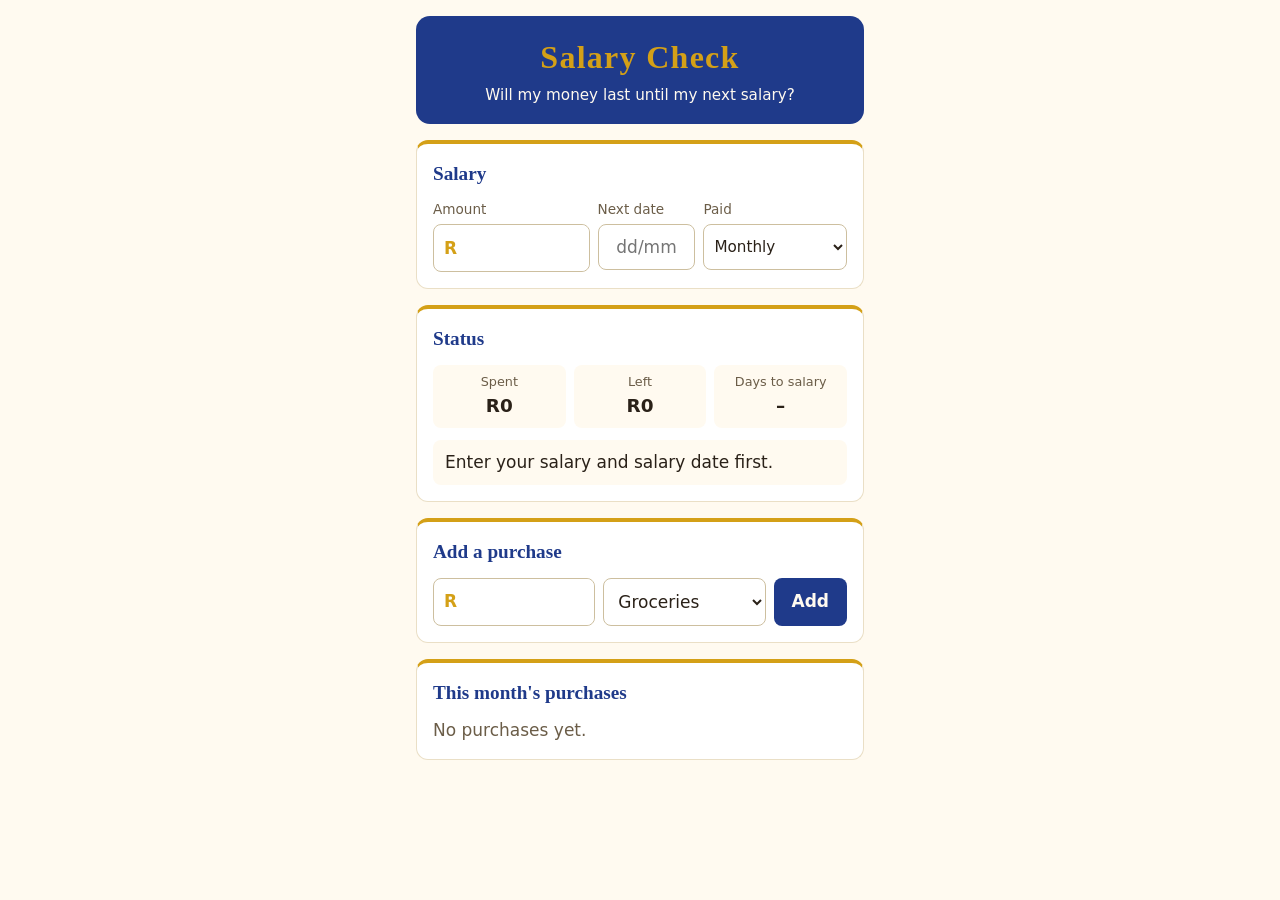
==== index.html @ 540513aa "Add salary entry, purchases, and running-low warning Co-Authored-By: Claude Opus 5.5 <noreply@anthro" ====
<!doctype html>
<html lang="en">
<head>
  <meta charset="utf-8">
  <meta name="viewport" content="width=device-width, initial-scale=1">
  <title>Salary Check</title>
  <link rel="stylesheet" href="styles.css">
</head>
<body>
  <main class="app">
    <header class="masthead">
      <h1>Salary Check</h1>
      <p class="tagline">Will my money last until my next salary?</p>
    </header>

    <section class="card" aria-labelledby="salary-heading">
      <h2 id="salary-heading">Salary</h2>
      <div class="salary-row">
        <label class="field">
          <span class="label">Amount</span>
          <span class="rand-input"><span aria-hidden="true">R</span><input id="salary-amount" type="text" inputmode="decimal" autocomplete="off"></span>
        </label>
        <label class="field">
          <span class="label">Next date</span>
          <input id="salary-date" type="text" inputmode="numeric" placeholder="dd/mm" autocomplete="off" maxlength="5">
        </label>
        <label class="field">
          <span class="label">Paid</span>
          <select id="salary-frequency">
            <option value="monthly">Monthly</option>
            <option value="weekly">Weekly</option>
          </select>
        </label>
      </div>
      <p class="note" id="date-note" hidden>Please type the date as day/month, like 25/10.</p>
    </section>

    <section class="card status" id="status" aria-live="polite" aria-labelledby="status-heading">
      <h2 id="status-heading">Status</h2>
      <dl class="figures">
        <div><dt>Spent</dt><dd id="status-spent">R0</dd></div>
        <div><dt>Left</dt><dd id="status-left">R0</dd></div>
        <div><dt>Days to salary</dt><dd id="status-days">–</dd></div>
      </dl>
      <p class="message" id="status-message">Enter your salary and salary date first.</p>
    </section>

    <section class="card" aria-labelledby="add-heading">
      <h2 id="add-heading">Add a purchase</h2>
      <form id="add-form" class="add-row" novalidate>
        <span class="rand-input"><span aria-hidden="true">R</span><input id="purchase-amount" type="text" inputmode="decimal" autocomplete="off" aria-label="Amount in rands"></span>
        <select id="purchase-category" aria-label="Category">
          <option value="groceries">Groceries</option>
          <option value="electricity">Electricity</option>
          <option value="fuel">Fuel</option>
          <option value="clothing">Clothing</option>
          <option value="other">Other</option>
        </select>
        <button type="submit">Add</button>
        <input id="purchase-other" class="other-name" type="text" autocomplete="off" maxlength="30" placeholder="What was it? e.g. haircut" aria-label="What the other purchase was" hidden>
      </form>
      <p class="note" id="add-note" hidden>Please enter an amount in rands, like 450.</p>
    </section>

    <section class="card" aria-labelledby="list-heading">
      <h2 id="list-heading">This month's purchases</h2>
      <ul class="purchases" id="purchase-list"></ul>
      <p class="empty" id="purchase-empty">No purchases yet.</p>
    </section>
  </main>

  <script src="calc.js"></script>
  <script src="app.js"></script>
</body>
</html>
---- styles.css ----
/* Salary Check — colours inspired by Klimt's The Kiss. Red is kept for warnings only. */
:root {
  --gold: #d4a017;
  --yellow: #e8c547;
  --red: #c0392b;
  --green: #2e8b57;
  --blue: #1f3a8a;
  --cream: #fffaf0;
  --ink: #2a2118;
  --card: #ffffff;
  --line: #eadfc6;
}

* { box-sizing: border-box; }

body {
  margin: 0;
  background: var(--cream);
  color: var(--ink);
  font-family: system-ui, -apple-system, "Segoe UI", Roboto, sans-serif;
  font-size: 17px;
  line-height: 1.45;
}

.app {
  max-width: 480px;
  margin: 0 auto;
  padding: 16px 16px 40px;
}

.masthead {
  background: var(--blue);
  color: var(--yellow);
  border-radius: 14px;
  padding: 18px 16px;
  text-align: center;
  margin-bottom: 16px;
}

h1 {
  margin: 0;
  font-family: Georgia, serif;
  color: var(--gold);
  letter-spacing: 0.04em;
  font-size: 2rem;
}

.tagline { margin: 4px 0 0; color: var(--cream); font-size: 0.95rem; }

h2 {
  margin: 0 0 12px;
  font-family: Georgia, serif;
  color: var(--blue);
  font-size: 1.2rem;
}

.card {
  background: var(--card);
  border: 1px solid var(--line);
  border-top: 4px solid var(--gold);
  border-radius: 12px;
  padding: 16px;
  margin-bottom: 16px;
}

.field { display: block; margin-bottom: 12px; }
.field:last-child { margin-bottom: 0; }

/* Salary: amount, date and frequency share one compact row. */
.salary-row { display: grid; grid-template-columns: 1.2fr 0.75fr 1.1fr; gap: 8px; }
.salary-row .field { margin-bottom: 0; }
.salary-row select { padding-left: 6px; padding-right: 2px; font-size: 0.95rem; }
#salary-date { text-align: center; padding-left: 4px; padding-right: 4px; }
.label { display: block; font-size: 0.85rem; color: #6b5d48; margin-bottom: 4px; }

input, select, button {
  font: inherit;
  min-height: 46px;
  border-radius: 8px;
  border: 1px solid #cdbf9f;
  background: #fff;
  color: var(--ink);
  padding: 8px 10px;
  width: 100%;
}

input:focus, select:focus, button:focus-visible {
  outline: 3px solid var(--yellow);
  outline-offset: 1px;
}

.rand-input {
  display: flex;
  align-items: center;
  border: 1px solid #cdbf9f;
  border-radius: 8px;
  background: #fff;
  padding-left: 10px;
}
.rand-input > span { font-weight: 600; color: var(--gold); }
.rand-input input { border: none; padding-left: 6px; }
.rand-input:focus-within { outline: 3px solid var(--yellow); outline-offset: 1px; }
.rand-input input:focus { outline: none; }

.add-row { display: grid; grid-template-columns: 1fr 1fr auto; gap: 8px; }
.add-row .other-name { grid-column: 1 / -1; }
[hidden] { display: none !important; }

button {
  background: var(--blue);
  color: var(--cream);
  border: none;
  font-weight: 600;
  padding: 8px 18px;
  cursor: pointer;
  width: auto;
}

.note { color: var(--red); margin: 8px 0 0; font-size: 0.95rem; }

/* Status card */
.figures {
  display: grid;
  grid-template-columns: repeat(3, 1fr);
  gap: 8px;
  margin: 0 0 12px;
}
.figures div { background: var(--cream); border-radius: 8px; padding: 8px; text-align: center; }
.figures dt { font-size: 0.8rem; color: #6b5d48; }
.figures dd { margin: 2px 0 0; font-size: 1.15rem; font-weight: 700; }

.message { margin: 0; padding: 10px 12px; border-radius: 8px; background: var(--cream); }

.status[data-status="on-track"] { border-top-color: var(--green); }
.status[data-status="on-track"] .message { background: #e6f4ec; color: #1d5e3a; }

.status[data-status="running-low"] { border-top-color: var(--red); border-color: var(--red); }
.status[data-status="running-low"] .message { background: var(--red); color: #fff; font-weight: 600; }
.status[data-status="running-low"] #status-left { color: var(--red); }

.status[data-status="salary-day"] .message { background: #fdf3d0; }

/* Purchases list */
/* Purchases sit side by side as small tags, so a busy month still fits on a phone screen. */
.purchases {
  list-style: none;
  margin: 0;
  padding: 0;
  display: flex;
  flex-wrap: wrap;
  gap: 6px;
}
.purchases li {
  background: var(--cream);
  border: 1px solid var(--line);
  border-radius: 999px;
  padding: 4px 10px;
  font-size: 0.9rem;
  white-space: nowrap;
}
.purchases .amount { font-weight: 700; }
.empty { margin: 0; color: #6b5d48; }
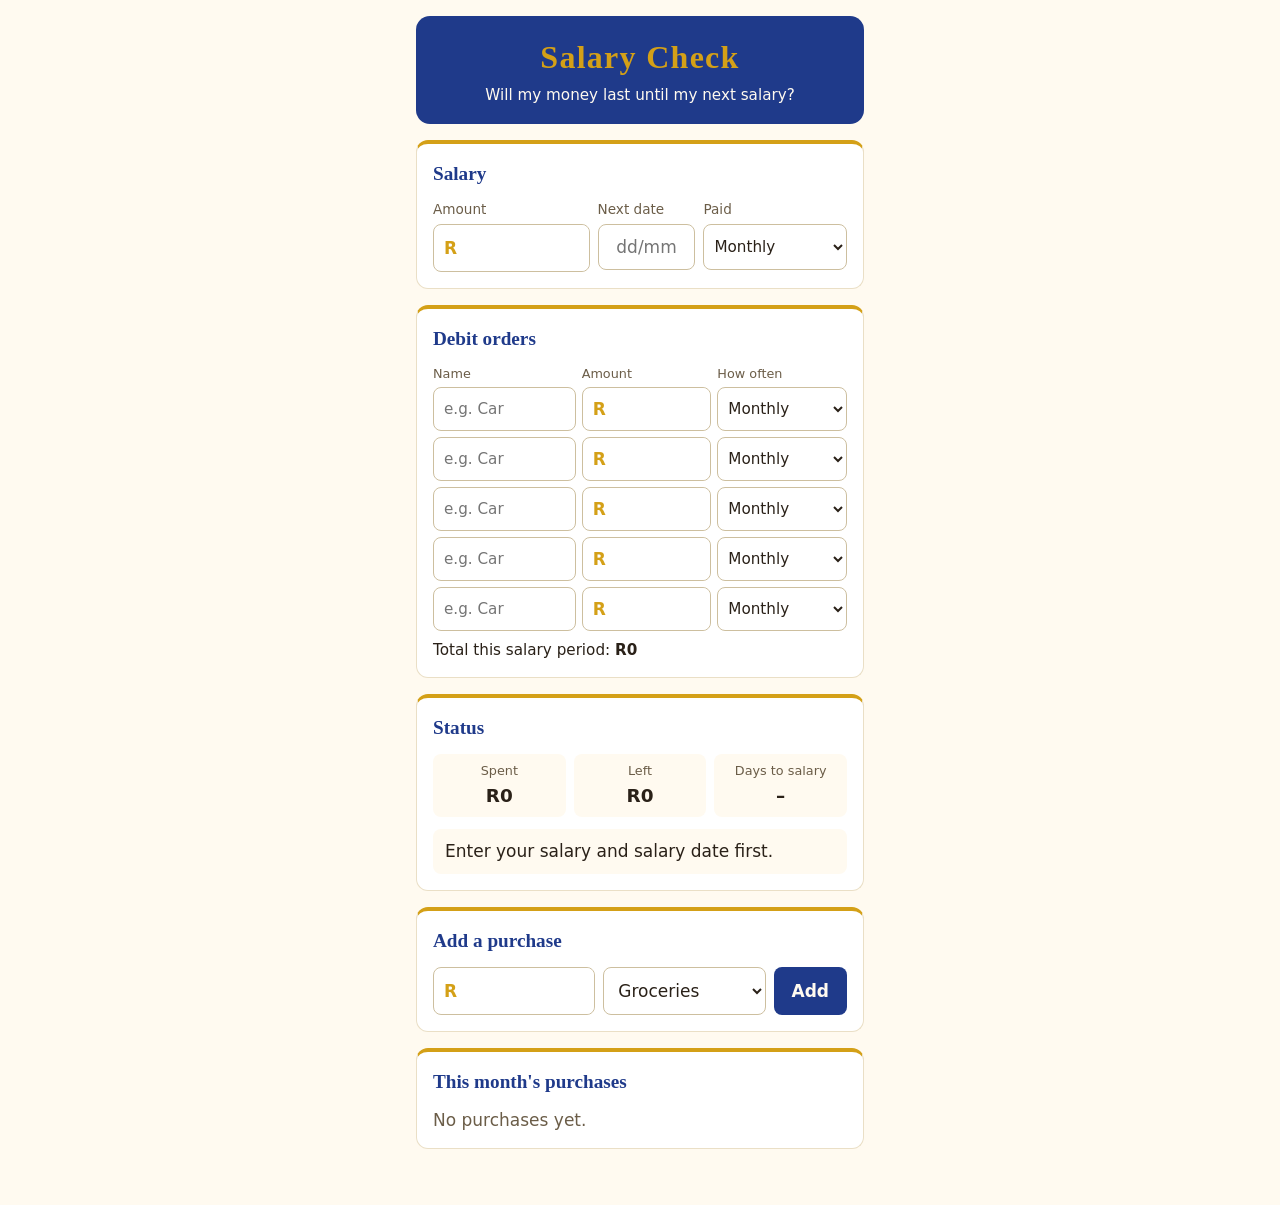
==== commit 9ff8847d: "Add debit orders and save details between visits Co-Authored-By: Claude Opus 5.5 <noreply@anthropic." ====
--- a/index.html
+++ b/index.html
@@ -8,6 +8,7 @@
 </head>
 <body>
   <main class="app">
+    <p class="storage-note" id="storage-note" hidden>Your details won't be saved in this browser mode.</p>
     <header class="masthead">
       <h1>Salary Check</h1>
       <p class="tagline">Will my money last until my next salary?</p>
@@ -33,6 +34,13 @@
         </label>
       </div>
       <p class="note" id="date-note" hidden>Please type the date as day/month, like 25/10.</p>
+    </section>
+
+    <section class="card" aria-labelledby="debit-heading">
+      <h2 id="debit-heading">Debit orders</h2>
+      <div class="debit-head" aria-hidden="true"><span>Name</span><span>Amount</span><span>How often</span></div>
+      <div id="debit-rows"></div>
+      <p class="debit-total">Total this salary period: <strong id="debit-total">R0</strong></p>
     </section>
 
     <section class="card status" id="status" aria-live="polite" aria-labelledby="status-heading">
--- a/styles.css
+++ b/styles.css
@@ -102,6 +102,23 @@
 .rand-input:focus-within { outline: 3px solid var(--yellow); outline-offset: 1px; }
 .rand-input input:focus { outline: none; }
 
+/* Debit orders: name, amount, how often — one compact row each. */
+.debit-head, .debit-row { display: grid; grid-template-columns: 1.1fr 1fr 1fr; gap: 6px; }
+.debit-head { font-size: 0.8rem; color: #6b5d48; margin-bottom: 4px; }
+.debit-row { margin-bottom: 6px; }
+.debit-row input, .debit-row select { min-height: 42px; font-size: 0.95rem; }
+.debit-row select { padding-left: 6px; padding-right: 2px; }
+.debit-total { margin: 8px 0 0; font-size: 0.95rem; }
+
+.storage-note {
+  background: #fdf3d0;
+  border: 1px solid var(--yellow);
+  border-radius: 8px;
+  padding: 8px 12px;
+  margin: 0 0 12px;
+  font-size: 0.9rem;
+}
+
 .add-row { display: grid; grid-template-columns: 1fr 1fr auto; gap: 8px; }
 .add-row .other-name { grid-column: 1 / -1; }
 [hidden] { display: none !important; }
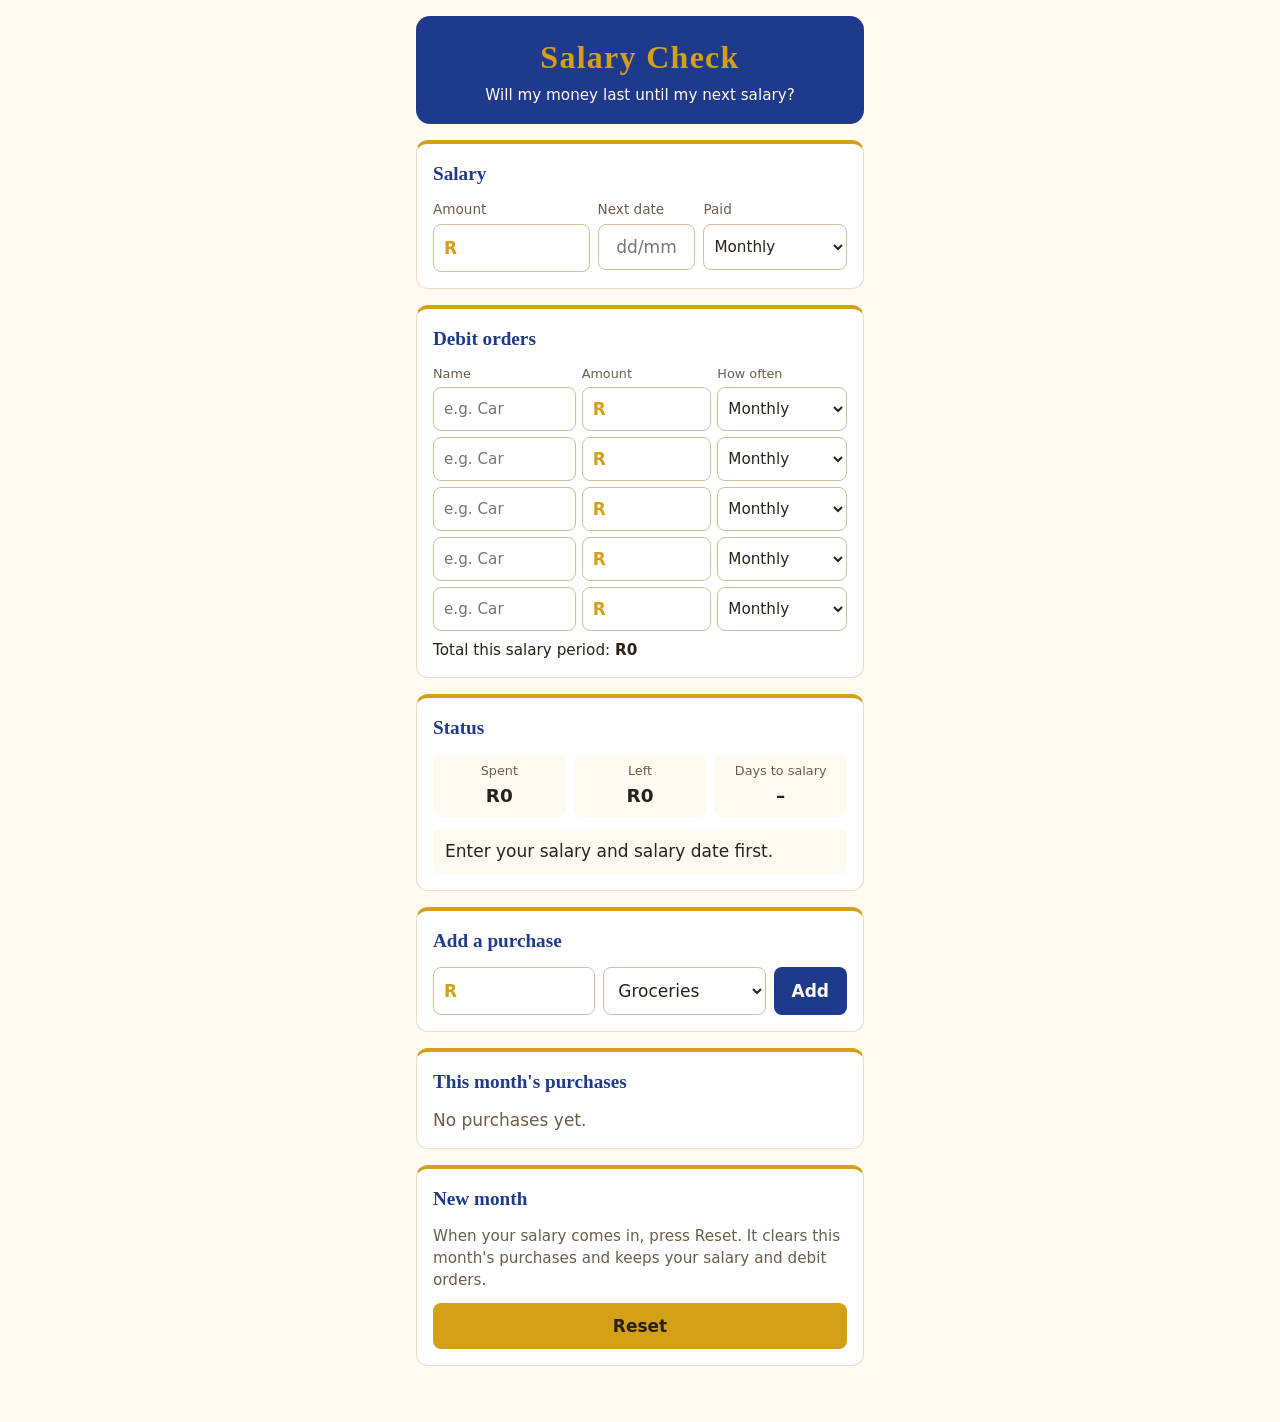
==== commit d93a6004: "Add category totals, delete, and monthly reset Co-Authored-By: Claude Opus 5.5 <noreply@anthropic.co" ====
--- a/index.html
+++ b/index.html
@@ -72,8 +72,22 @@
 
     <section class="card" aria-labelledby="list-heading">
       <h2 id="list-heading">This month's purchases</h2>
+      <ul class="totals" id="category-totals" aria-label="Total per category"></ul>
       <ul class="purchases" id="purchase-list"></ul>
       <p class="empty" id="purchase-empty">No purchases yet.</p>
+    </section>
+
+    <section class="card reset-card" aria-labelledby="reset-heading">
+      <h2 id="reset-heading">New month</h2>
+      <p class="reset-help">When your salary comes in, press Reset. It clears this month's purchases and keeps your salary and debit orders.</p>
+      <button type="button" id="reset-button" class="reset-button">Reset</button>
+      <div class="reset-confirm" id="reset-confirm" hidden>
+        <p>Are you sure? This clears this month's purchases. Your salary and debit orders stay.</p>
+        <div class="reset-actions">
+          <button type="button" id="reset-yes" class="reset-button">Yes, reset</button>
+          <button type="button" id="reset-cancel" class="secondary">Cancel</button>
+        </div>
+      </div>
     </section>
   </main>
 
--- a/styles.css
+++ b/styles.css
@@ -176,4 +176,39 @@
   white-space: nowrap;
 }
 .purchases .amount { font-weight: 700; }
+.purchases li { display: inline-flex; align-items: center; gap: 4px; padding-right: 4px; }
+.purchases .remove {
+  min-height: 0;
+  width: 24px;
+  height: 24px;
+  padding: 0;
+  border-radius: 50%;
+  background: transparent;
+  color: #8a7a60;
+  font-size: 0.8rem;
+  font-weight: 400;
+}
+.purchases .remove:hover { background: var(--line); color: var(--red); }
+
+/* Category totals sit above the purchase tags. */
+.totals {
+  list-style: none;
+  margin: 0 0 10px;
+  padding: 0 0 10px;
+  border-bottom: 1px solid var(--line);
+  display: flex;
+  flex-wrap: wrap;
+  gap: 6px 14px;
+  font-size: 0.95rem;
+}
+.totals strong { color: var(--blue); }
+
+/* Reset */
+.reset-help { margin: 0 0 12px; font-size: 0.95rem; color: #6b5d48; }
+.reset-button { width: 100%; background: var(--gold); color: var(--ink); }
+.reset-confirm p { margin: 0 0 10px; font-weight: 600; }
+.reset-actions { display: grid; grid-template-columns: 1fr 1fr; gap: 8px; }
+.secondary { width: 100%; background: #fff; color: var(--blue); border: 1px solid var(--blue); }
+/* When the salary date has arrived, the Reset card glows gold. */
+body:has(.status[data-status="salary-day"]) .reset-card { border-color: var(--gold); box-shadow: 0 0 0 3px var(--yellow); }
 .empty { margin: 0; color: #6b5d48; }
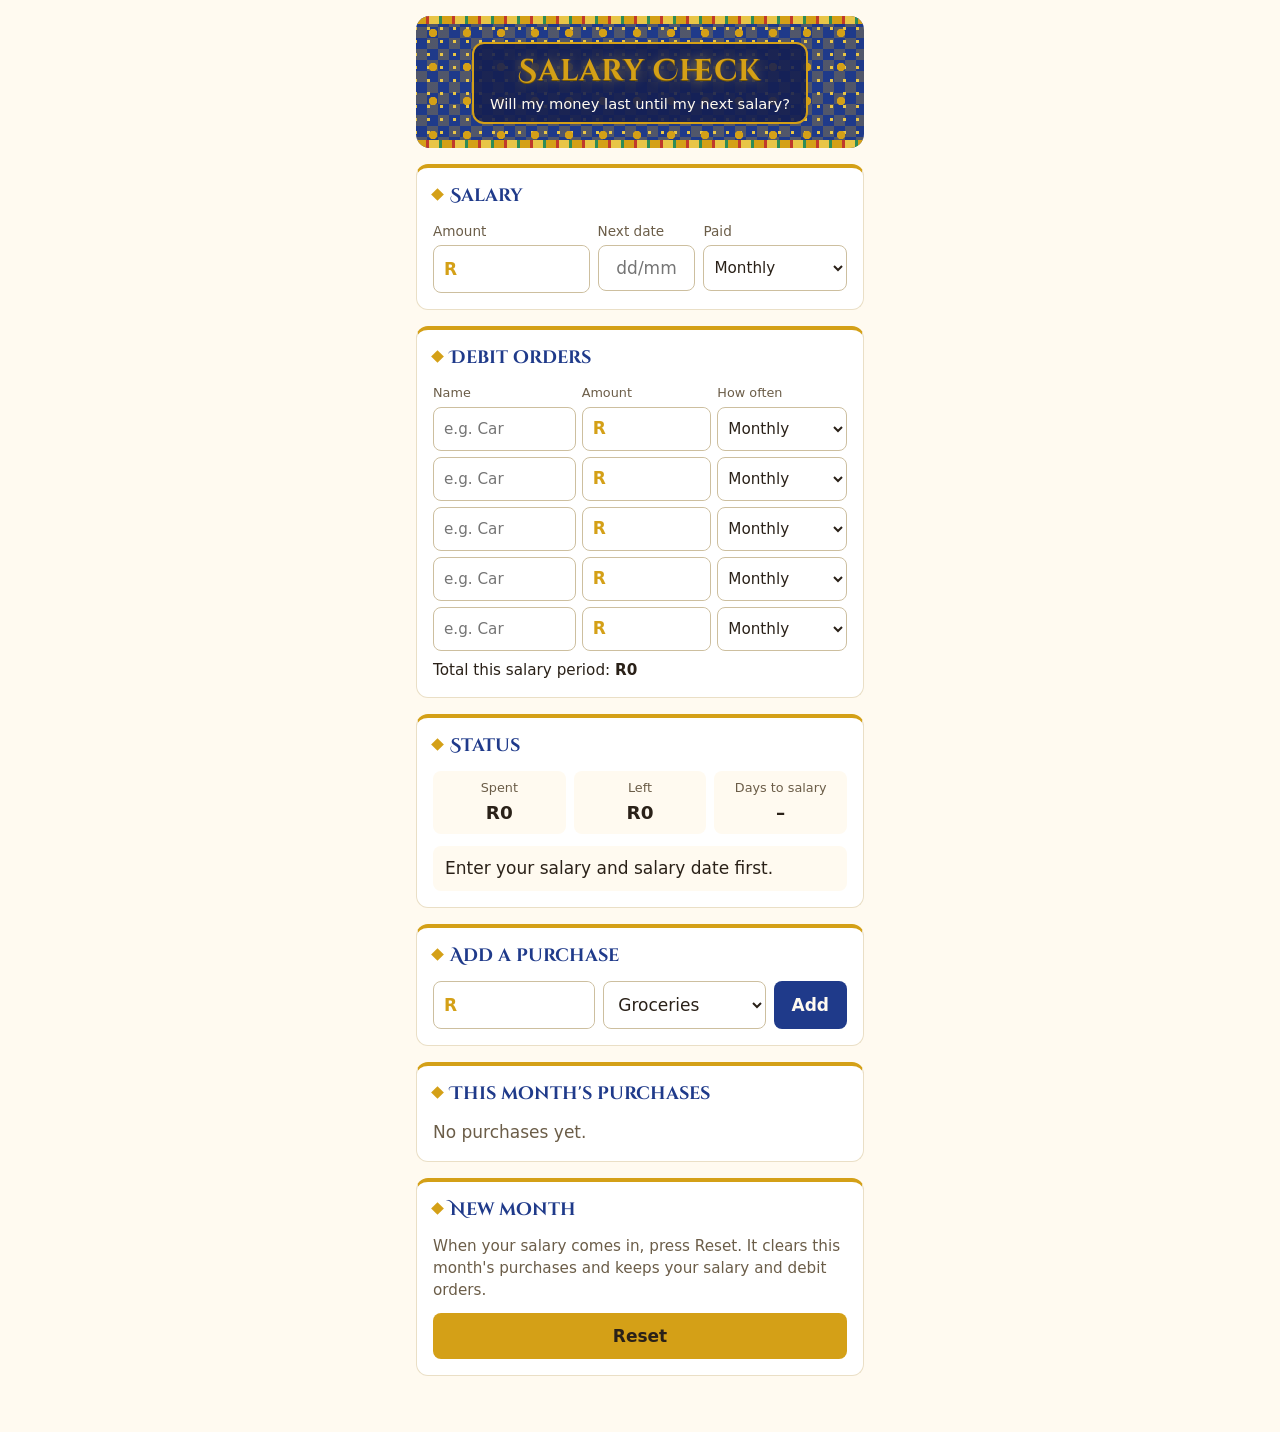
==== commit 7a23f37e: "Add Klimt styling, home-screen icon, and README Co-Authored-By: Claude Opus 5.5 <noreply@anthropic.c" ====
--- a/index.html
+++ b/index.html
@@ -4,14 +4,23 @@
   <meta charset="utf-8">
   <meta name="viewport" content="width=device-width, initial-scale=1">
   <title>Salary Check</title>
+  <meta name="theme-color" content="#1f3a8a">
+  <link rel="manifest" href="manifest.webmanifest">
+  <link rel="icon" href="icon.svg" type="image/svg+xml">
+  <link rel="apple-touch-icon" href="icon.svg">
+  <link rel="preconnect" href="https://fonts.googleapis.com">
+  <link rel="preconnect" href="https://fonts.gstatic.com" crossorigin>
+  <link rel="stylesheet" href="https://fonts.googleapis.com/css2?family=Cinzel+Decorative:wght@400;700&display=swap">
   <link rel="stylesheet" href="styles.css">
 </head>
 <body>
   <main class="app">
     <p class="storage-note" id="storage-note" hidden>Your details won't be saved in this browser mode.</p>
     <header class="masthead">
-      <h1>Salary Check</h1>
-      <p class="tagline">Will my money last until my next salary?</p>
+      <div class="masthead-plate">
+        <h1>Salary Check</h1>
+        <p class="tagline">Will my money last until my next salary?</p>
+      </div>
     </header>
 
     <section class="card" aria-labelledby="salary-heading">
--- a/styles.css
+++ b/styles.css
@@ -28,30 +28,77 @@
   padding: 16px 16px 40px;
 }
 
+/* Heading: a Klimt-style mosaic — gold circles and squares scattered on starry blue,
+   framed top and bottom by a band of little gold, red and green tiles. */
 .masthead {
-  background: var(--blue);
-  color: var(--yellow);
+  position: relative;
+  overflow: hidden;
   border-radius: 14px;
-  padding: 18px 16px;
+  padding: 26px 16px 24px;
   text-align: center;
   margin-bottom: 16px;
+  background-color: var(--blue);
+  background-image:
+    radial-gradient(circle, var(--gold) 0 4px, transparent 4.5px),
+    radial-gradient(circle, var(--yellow) 0 1.5px, transparent 2px),
+    linear-gradient(45deg, rgba(212, 160, 23, 0.28) 25%, transparent 25%, transparent 75%, rgba(212, 160, 23, 0.28) 75%),
+    linear-gradient(45deg, rgba(212, 160, 23, 0.28) 25%, transparent 25%, transparent 75%, rgba(212, 160, 23, 0.28) 75%);
+  background-size: 34px 34px, 13px 13px, 22px 22px, 22px 22px;
+  background-position: 0 0, 6px 6px, 0 0, 11px 11px;
+}
+
+.masthead::before,
+.masthead::after {
+  content: "";
+  position: absolute;
+  left: 0;
+  right: 0;
+  height: 8px;
+  background: repeating-linear-gradient(90deg,
+    var(--gold) 0 10px, var(--red) 10px 13px,
+    var(--yellow) 13px 23px, var(--green) 23px 26px);
+}
+.masthead::before { top: 0; }
+.masthead::after { bottom: 0; }
+
+/* A dark plate behind the words keeps them easy to read over the pattern. */
+.masthead-plate {
+  display: inline-block;
+  background: rgba(20, 30, 80, 0.88);
+  border: 2px solid var(--gold);
+  border-radius: 12px;
+  padding: 10px 16px 8px;
 }
 
 h1 {
   margin: 0;
-  font-family: Georgia, serif;
+  font-family: "Cinzel Decorative", Georgia, serif;
+  font-weight: 700;
   color: var(--gold);
-  letter-spacing: 0.04em;
-  font-size: 2rem;
-}
-
-.tagline { margin: 4px 0 0; color: var(--cream); font-size: 0.95rem; }
+  letter-spacing: 0.03em;
+  font-size: 1.9rem;
+  line-height: 1.15;
+  text-shadow: 0 1px 0 #7a5a00, 0 0 12px rgba(232, 197, 71, 0.45);
+}
+
+.tagline { margin: 4px 0 0; color: var(--cream); font-size: 0.92rem; }
 
 h2 {
   margin: 0 0 12px;
-  font-family: Georgia, serif;
+  font-family: "Cinzel Decorative", Georgia, serif;
+  font-weight: 700;
   color: var(--blue);
-  font-size: 1.2rem;
+  font-size: 1.1rem;
+}
+h2::before {
+  content: "";
+  display: inline-block;
+  width: 9px;
+  height: 9px;
+  margin-right: 8px;
+  vertical-align: 2px;
+  background: var(--gold);
+  transform: rotate(45deg);
 }
 
 .card {
